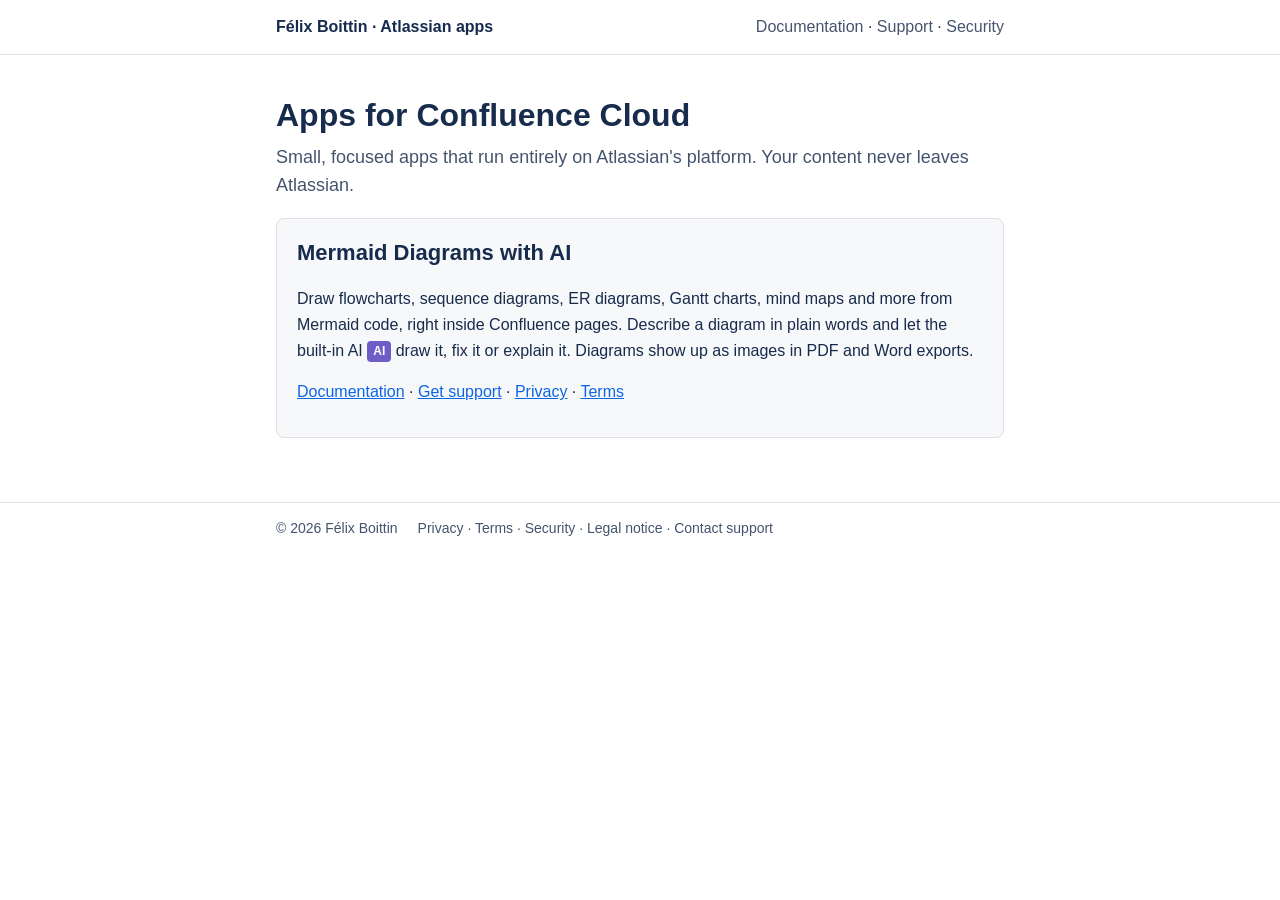
==== index.html @ cdbc7fee "Publish documentation, support, privacy, terms, security and legal pages Co-Authored-By: Claude Opus" ====
<!doctype html>
<html lang="en">
<head>
<meta charset="utf-8">
<meta name="viewport" content="width=device-width, initial-scale=1">
<title>Atlassian apps · Félix Boittin</title>
<meta name="description" content="Atlassian apps: Mermaid Diagrams with AI for Confluence Cloud.">
<link rel="stylesheet" href="assets/style.css">
</head>
<body>
<header class="site"><div class="wrap">
<a class="brand" href="index.html">Félix Boittin · Atlassian apps</a>
<nav aria-label="Main"><a href="mermaid/index.html">Documentation</a> · <a href="support.html">Support</a> · <a href="security.html">Security</a></nav>
</div></header>
<main class="wrap">
<h1>Apps for Confluence Cloud</h1>
<p class="lead">Small, focused apps that run entirely on Atlassian's platform. Your content never leaves Atlassian.</p>

<div class="card">
  <h2>Mermaid Diagrams with AI</h2>
  <p>Draw flowcharts, sequence diagrams, ER diagrams, Gantt charts, mind maps and more from Mermaid code, right inside Confluence pages. Describe a diagram in plain words and let the built-in AI <span class="badge">AI</span> draw it, fix it or explain it. Diagrams show up as images in PDF and Word exports.</p>
  <p><a href="mermaid/index.html">Documentation</a> · <a href="https://felixb-support.atlassian.net/servicedesk/customer/portal/1">Get support</a> · <a href="privacy.html">Privacy</a> · <a href="terms.html">Terms</a></p>
</div>

</main>
<footer class="site"><div class="wrap">
<span>© 2026 Félix Boittin</span>
<nav aria-label="Legal"><a href="privacy.html">Privacy</a> · <a href="terms.html">Terms</a> · <a href="security.html">Security</a> · <a href="legal.html">Legal notice</a> · <a href="https://felixb-support.atlassian.net/servicedesk/customer/portal/1">Contact support</a></nav>
</div></footer>
</body>
</html>
---- assets/style.css ----
:root {
  --bg: #ffffff;
  --text: #172b4d;
  --muted: #44546f;
  --border: #dfe1e6;
  --surface: #f7f8f9;
  --link: #0c66e4;
  --accent: #6e5dc6;
  color-scheme: light dark;
}
@media (prefers-color-scheme: dark) {
  :root {
    --bg: #1d2125;
    --text: #dee4ea;
    --muted: #9fadbc;
    --border: #38414a;
    --surface: #22272b;
    --link: #579dff;
    --accent: #9f8fef;
  }
}
* { box-sizing: border-box; }
html { -webkit-text-size-adjust: 100%; }
body {
  margin: 0;
  background: var(--bg);
  color: var(--text);
  font: 16px/1.6 -apple-system, BlinkMacSystemFont, "Segoe UI", Roboto, Helvetica, Arial, sans-serif;
}
a { color: var(--link); }
header.site, footer.site { border-color: var(--border); border-style: solid; border-width: 0; }
header.site { border-bottom-width: 1px; }
footer.site { border-top-width: 1px; margin-top: 64px; color: var(--muted); font-size: 14px; }
.wrap { max-width: 760px; margin: 0 auto; padding: 0 16px; }
header.site .wrap, footer.site .wrap { display: flex; flex-wrap: wrap; gap: 8px 20px; align-items: center; padding-top: 14px; padding-bottom: 14px; }
header.site .brand { font-weight: 700; color: var(--text); text-decoration: none; margin-right: auto; }
nav a { color: var(--muted); text-decoration: none; }
nav a:hover { color: var(--link); }
h1 { font-size: 32px; line-height: 1.25; margin: 40px 0 8px; }
h2 { font-size: 22px; margin: 40px 0 8px; padding-top: 8px; }
h3 { font-size: 17px; margin: 24px 0 4px; }
.lead { color: var(--muted); font-size: 18px; margin-top: 0; }
.updated { color: var(--muted); font-size: 14px; }
code, kbd { font-family: ui-monospace, SFMono-Regular, Menlo, Consolas, monospace; font-size: 0.9em; background: var(--surface); border: 1px solid var(--border); border-radius: 4px; padding: 0 4px; }
pre { background: var(--surface); border: 1px solid var(--border); border-radius: 6px; padding: 12px; overflow-x: auto; }
pre code { border: 0; padding: 0; background: none; }
table { border-collapse: collapse; width: 100%; font-size: 15px; margin: 12px 0; display: block; overflow-x: auto; }
th, td { border: 1px solid var(--border); padding: 6px 10px; text-align: left; vertical-align: top; }
th { background: var(--surface); }
.card { border: 1px solid var(--border); border-radius: 8px; padding: 16px 20px; margin: 16px 0; background: var(--surface); }
.card h2 { margin-top: 0; padding-top: 0; }
.badge { display: inline-block; font-size: 12px; font-weight: 700; color: #fff; background: var(--accent); border-radius: 4px; padding: 1px 6px; vertical-align: middle; }
.toc { columns: 2; padding-left: 20px; }
@media (max-width: 600px) { .toc { columns: 1; } h1 { font-size: 26px; } }
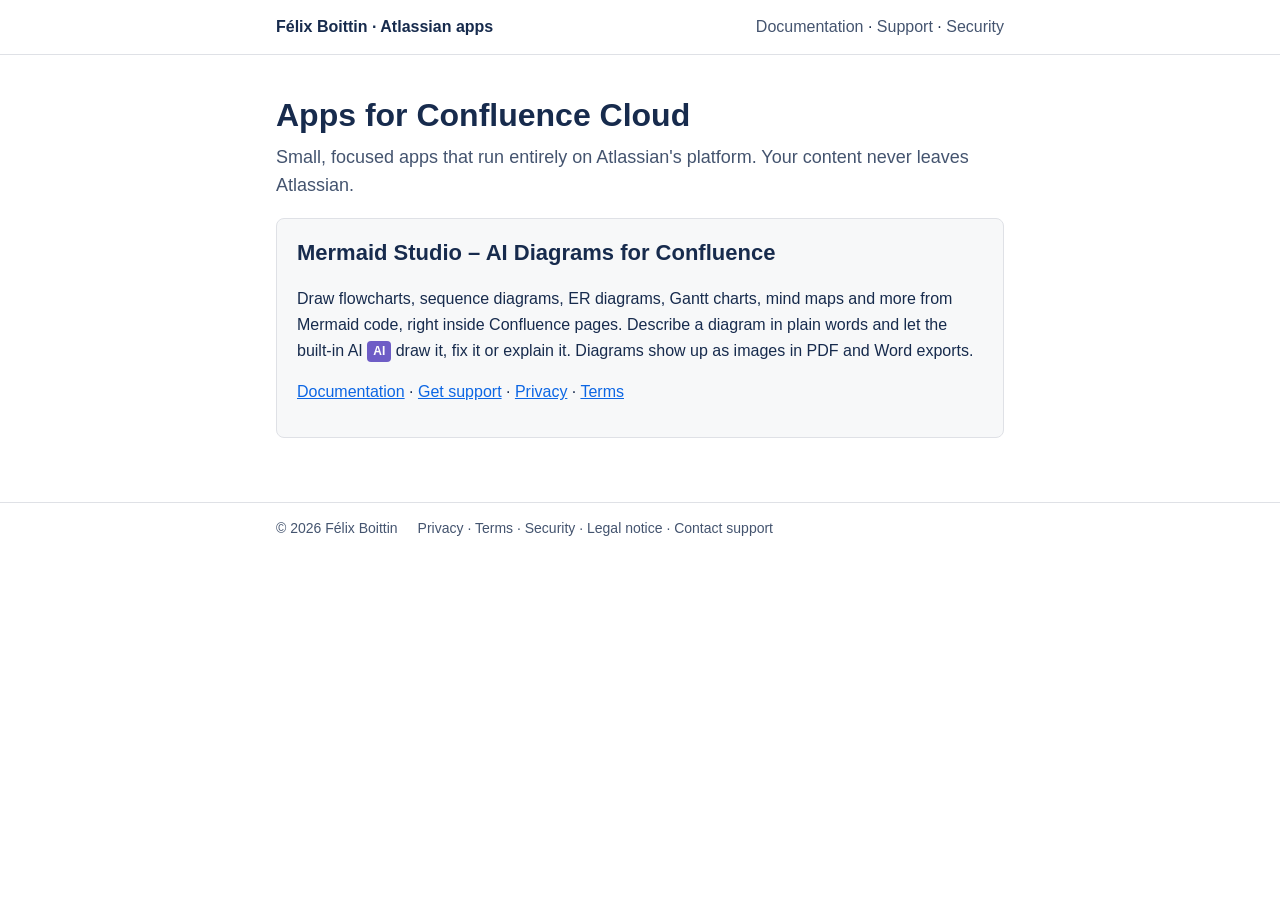
==== commit fa9b51fa: "Name the app Mermaid Studio Co-Authored-By: Claude Opus 5.5 <noreply@anthropic.com> Claude-Session: " ====
--- a/index.html
+++ b/index.html
@@ -4,7 +4,7 @@
 <meta charset="utf-8">
 <meta name="viewport" content="width=device-width, initial-scale=1">
 <title>Atlassian apps · Félix Boittin</title>
-<meta name="description" content="Atlassian apps: Mermaid Diagrams with AI for Confluence Cloud.">
+<meta name="description" content="Atlassian apps: Mermaid Studio for Confluence Cloud.">
 <link rel="stylesheet" href="assets/style.css">
 </head>
 <body>
@@ -17,15 +17,15 @@
 <p class="lead">Small, focused apps that run entirely on Atlassian's platform. Your content never leaves Atlassian.</p>
 
 <div class="card">
-  <h2>Mermaid Diagrams with AI</h2>
+  <h2>Mermaid Studio – AI Diagrams for Confluence</h2>
   <p>Draw flowcharts, sequence diagrams, ER diagrams, Gantt charts, mind maps and more from Mermaid code, right inside Confluence pages. Describe a diagram in plain words and let the built-in AI <span class="badge">AI</span> draw it, fix it or explain it. Diagrams show up as images in PDF and Word exports.</p>
-  <p><a href="mermaid/index.html">Documentation</a> · <a href="https://felixb-support.atlassian.net/servicedesk/customer/portal/1">Get support</a> · <a href="privacy.html">Privacy</a> · <a href="terms.html">Terms</a></p>
+  <p><a href="mermaid/index.html">Documentation</a> · <a href="https://felixb-support.atlassian.net/servicedesk/customer/portal/3">Get support</a> · <a href="privacy.html">Privacy</a> · <a href="terms.html">Terms</a></p>
 </div>
 
 </main>
 <footer class="site"><div class="wrap">
 <span>© 2026 Félix Boittin</span>
-<nav aria-label="Legal"><a href="privacy.html">Privacy</a> · <a href="terms.html">Terms</a> · <a href="security.html">Security</a> · <a href="legal.html">Legal notice</a> · <a href="https://felixb-support.atlassian.net/servicedesk/customer/portal/1">Contact support</a></nav>
+<nav aria-label="Legal"><a href="privacy.html">Privacy</a> · <a href="terms.html">Terms</a> · <a href="security.html">Security</a> · <a href="legal.html">Legal notice</a> · <a href="https://felixb-support.atlassian.net/servicedesk/customer/portal/3">Contact support</a></nav>
 </div></footer>
 </body>
 </html>
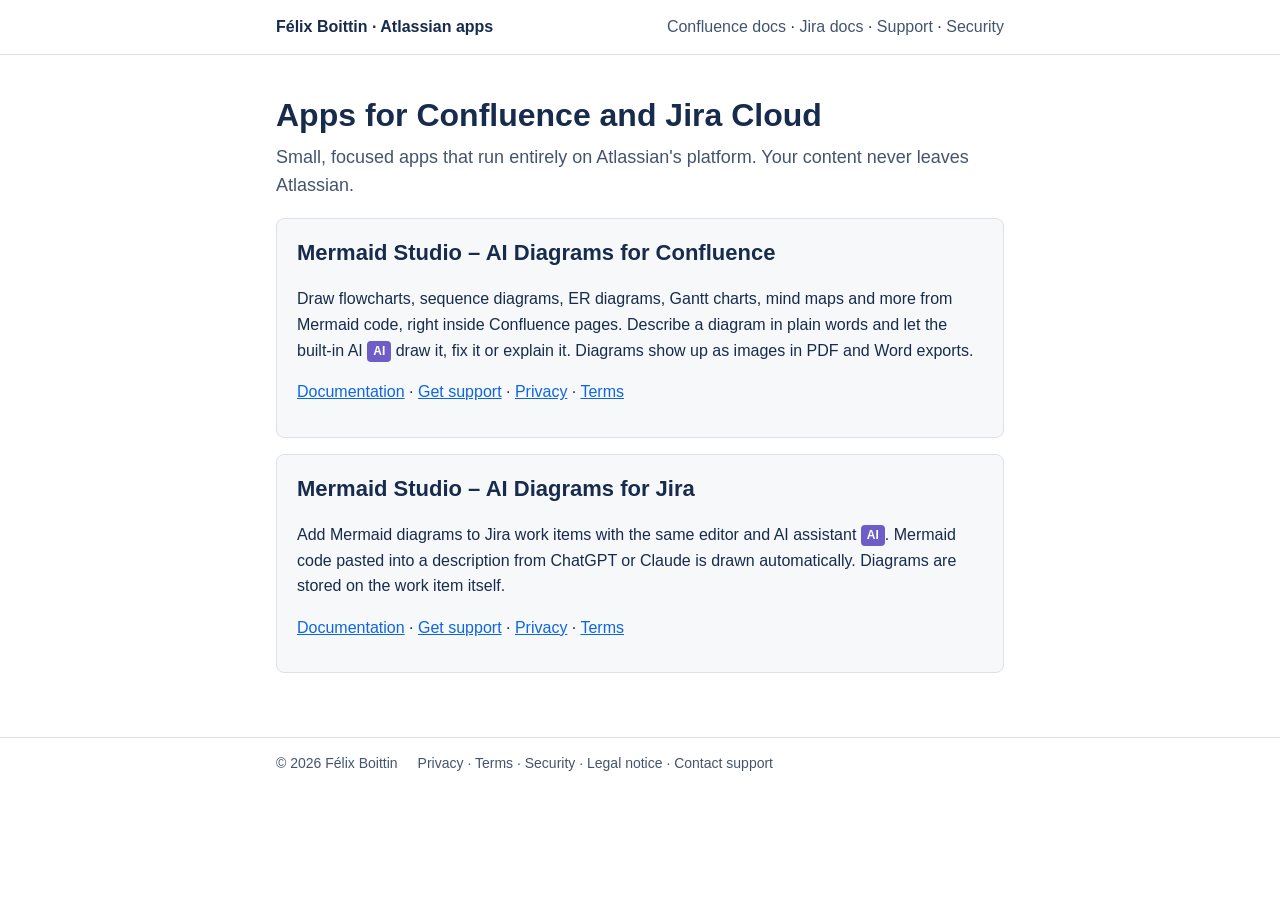
==== commit c7ff28f2: "Add Mermaid Studio for Jira documentation; privacy and security cover the Jira app Co-Authored-By: C" ====
--- a/index.html
+++ b/index.html
@@ -4,22 +4,28 @@
 <meta charset="utf-8">
 <meta name="viewport" content="width=device-width, initial-scale=1">
 <title>Atlassian apps · Félix Boittin</title>
-<meta name="description" content="Atlassian apps: Mermaid Studio for Confluence Cloud.">
+<meta name="description" content="Atlassian apps: Mermaid Studio for Confluence and Jira Cloud.">
 <link rel="stylesheet" href="assets/style.css">
 </head>
 <body>
 <header class="site"><div class="wrap">
 <a class="brand" href="index.html">Félix Boittin · Atlassian apps</a>
-<nav aria-label="Main"><a href="mermaid/index.html">Documentation</a> · <a href="support.html">Support</a> · <a href="security.html">Security</a></nav>
+<nav aria-label="Main"><a href="mermaid/index.html">Confluence docs</a> · <a href="mermaid-jira/index.html">Jira docs</a> · <a href="support.html">Support</a> · <a href="security.html">Security</a></nav>
 </div></header>
 <main class="wrap">
-<h1>Apps for Confluence Cloud</h1>
+<h1>Apps for Confluence and Jira Cloud</h1>
 <p class="lead">Small, focused apps that run entirely on Atlassian's platform. Your content never leaves Atlassian.</p>
 
 <div class="card">
   <h2>Mermaid Studio – AI Diagrams for Confluence</h2>
   <p>Draw flowcharts, sequence diagrams, ER diagrams, Gantt charts, mind maps and more from Mermaid code, right inside Confluence pages. Describe a diagram in plain words and let the built-in AI <span class="badge">AI</span> draw it, fix it or explain it. Diagrams show up as images in PDF and Word exports.</p>
   <p><a href="mermaid/index.html">Documentation</a> · <a href="https://felixb-support.atlassian.net/servicedesk/customer/portal/3">Get support</a> · <a href="privacy.html">Privacy</a> · <a href="terms.html">Terms</a></p>
+</div>
+
+<div class="card">
+  <h2>Mermaid Studio – AI Diagrams for Jira</h2>
+  <p>Add Mermaid diagrams to Jira work items with the same editor and AI assistant <span class="badge">AI</span>. Mermaid code pasted into a description from ChatGPT or Claude is drawn automatically. Diagrams are stored on the work item itself.</p>
+  <p><a href="mermaid-jira/index.html">Documentation</a> · <a href="https://felixb-support.atlassian.net/servicedesk/customer/portal/3">Get support</a> · <a href="privacy.html">Privacy</a> · <a href="terms.html">Terms</a></p>
 </div>
 
 </main>
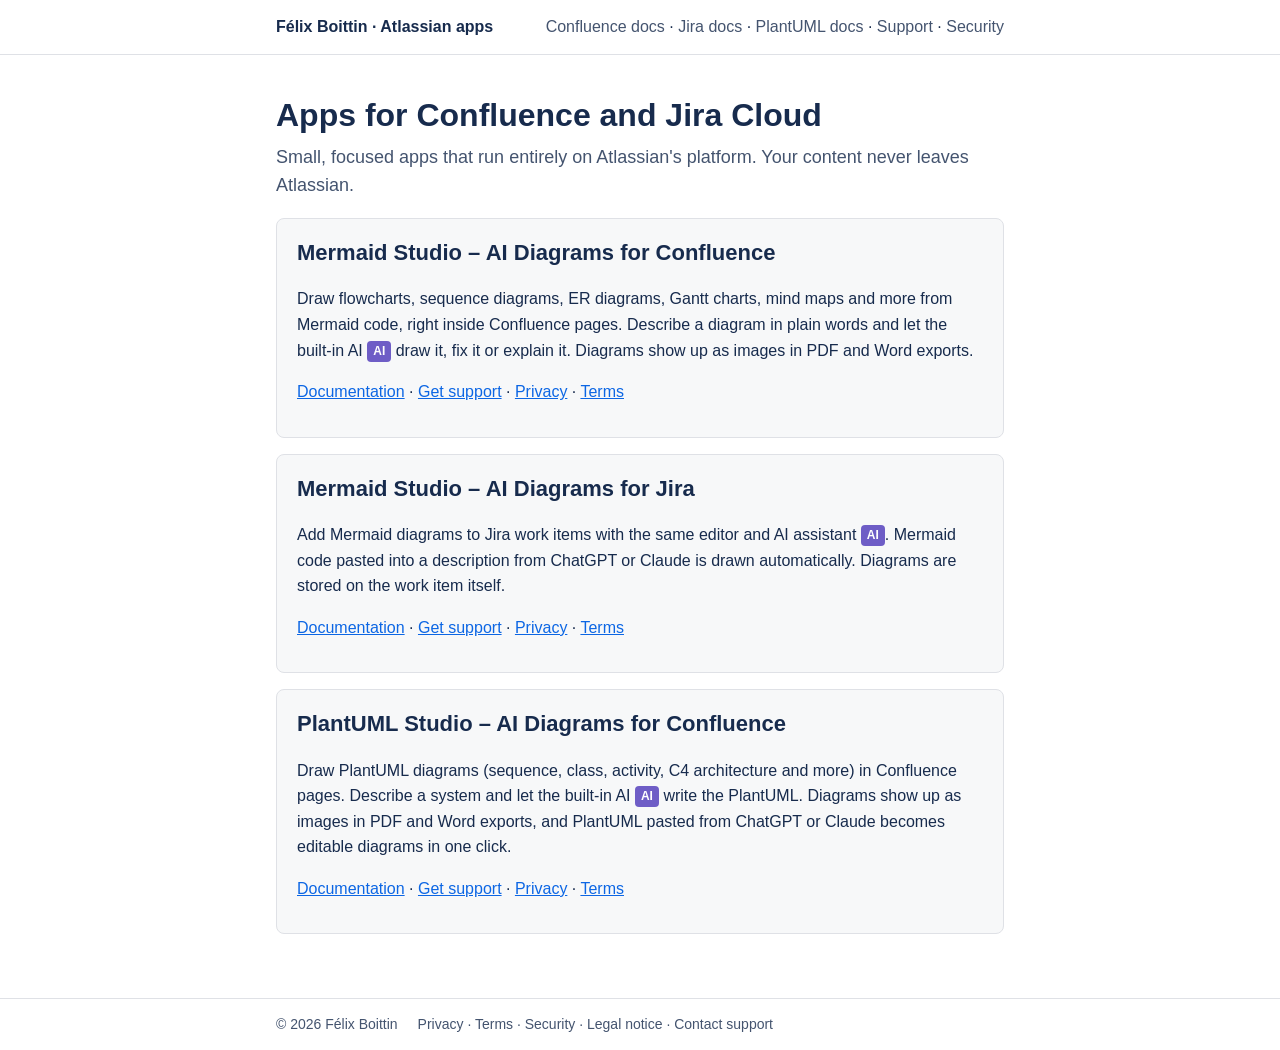
==== commit 93f08733: "Add PlantUML Studio documentation; privacy and security cover all three apps Co-Authored-By: Claude " ====
--- a/index.html
+++ b/index.html
@@ -10,7 +10,7 @@
 <body>
 <header class="site"><div class="wrap">
 <a class="brand" href="index.html">Félix Boittin · Atlassian apps</a>
-<nav aria-label="Main"><a href="mermaid/index.html">Confluence docs</a> · <a href="mermaid-jira/index.html">Jira docs</a> · <a href="support.html">Support</a> · <a href="security.html">Security</a></nav>
+<nav aria-label="Main"><a href="mermaid/index.html">Confluence docs</a> · <a href="mermaid-jira/index.html">Jira docs</a> · <a href="plantuml/index.html">PlantUML docs</a> · <a href="support.html">Support</a> · <a href="security.html">Security</a></nav>
 </div></header>
 <main class="wrap">
 <h1>Apps for Confluence and Jira Cloud</h1>
@@ -28,6 +28,12 @@
   <p><a href="mermaid-jira/index.html">Documentation</a> · <a href="https://felixb-support.atlassian.net/servicedesk/customer/portal/3">Get support</a> · <a href="privacy.html">Privacy</a> · <a href="terms.html">Terms</a></p>
 </div>
 
+<div class="card">
+  <h2>PlantUML Studio – AI Diagrams for Confluence</h2>
+  <p>Draw PlantUML diagrams (sequence, class, activity, C4 architecture and more) in Confluence pages. Describe a system and let the built-in AI <span class="badge">AI</span> write the PlantUML. Diagrams show up as images in PDF and Word exports, and PlantUML pasted from ChatGPT or Claude becomes editable diagrams in one click.</p>
+  <p><a href="plantuml/index.html">Documentation</a> · <a href="https://felixb-support.atlassian.net/servicedesk/customer/portal/3">Get support</a> · <a href="privacy.html">Privacy</a> · <a href="terms.html">Terms</a></p>
+</div>
+
 </main>
 <footer class="site"><div class="wrap">
 <span>© 2026 Félix Boittin</span>
